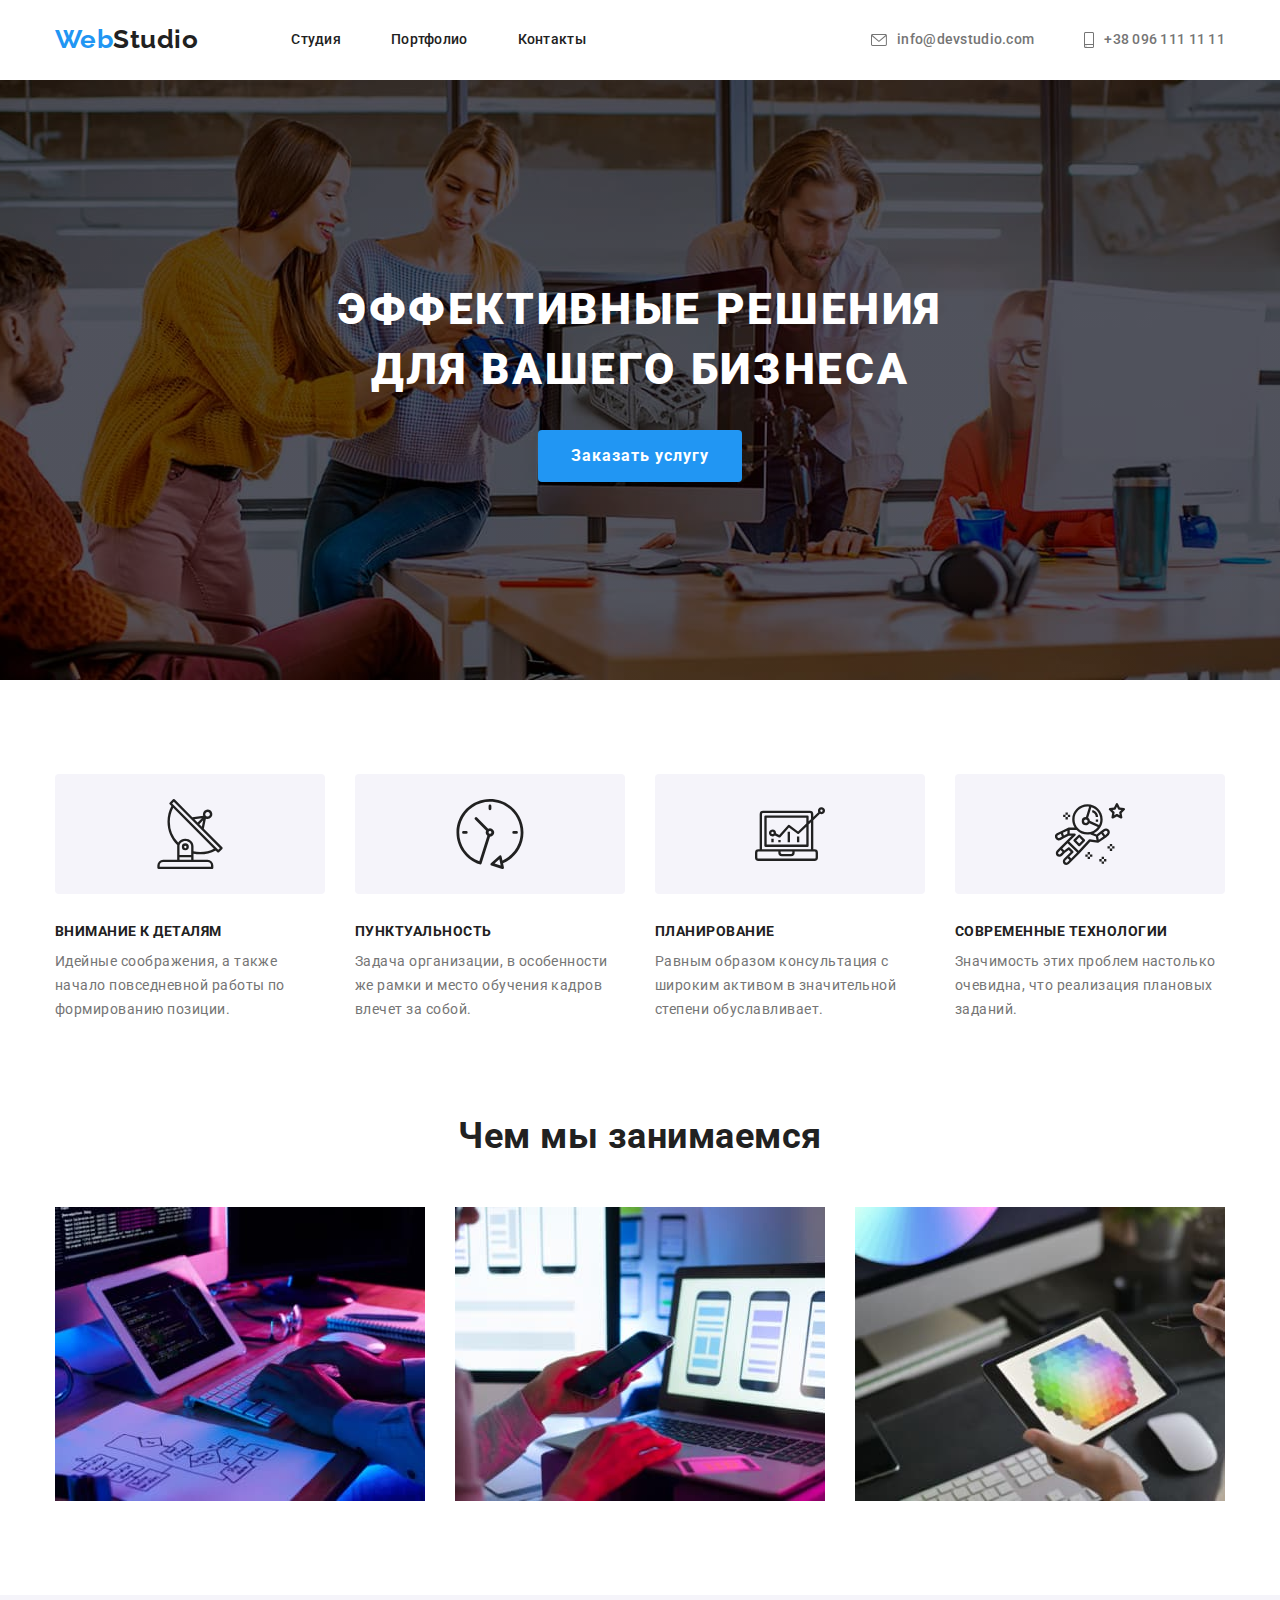
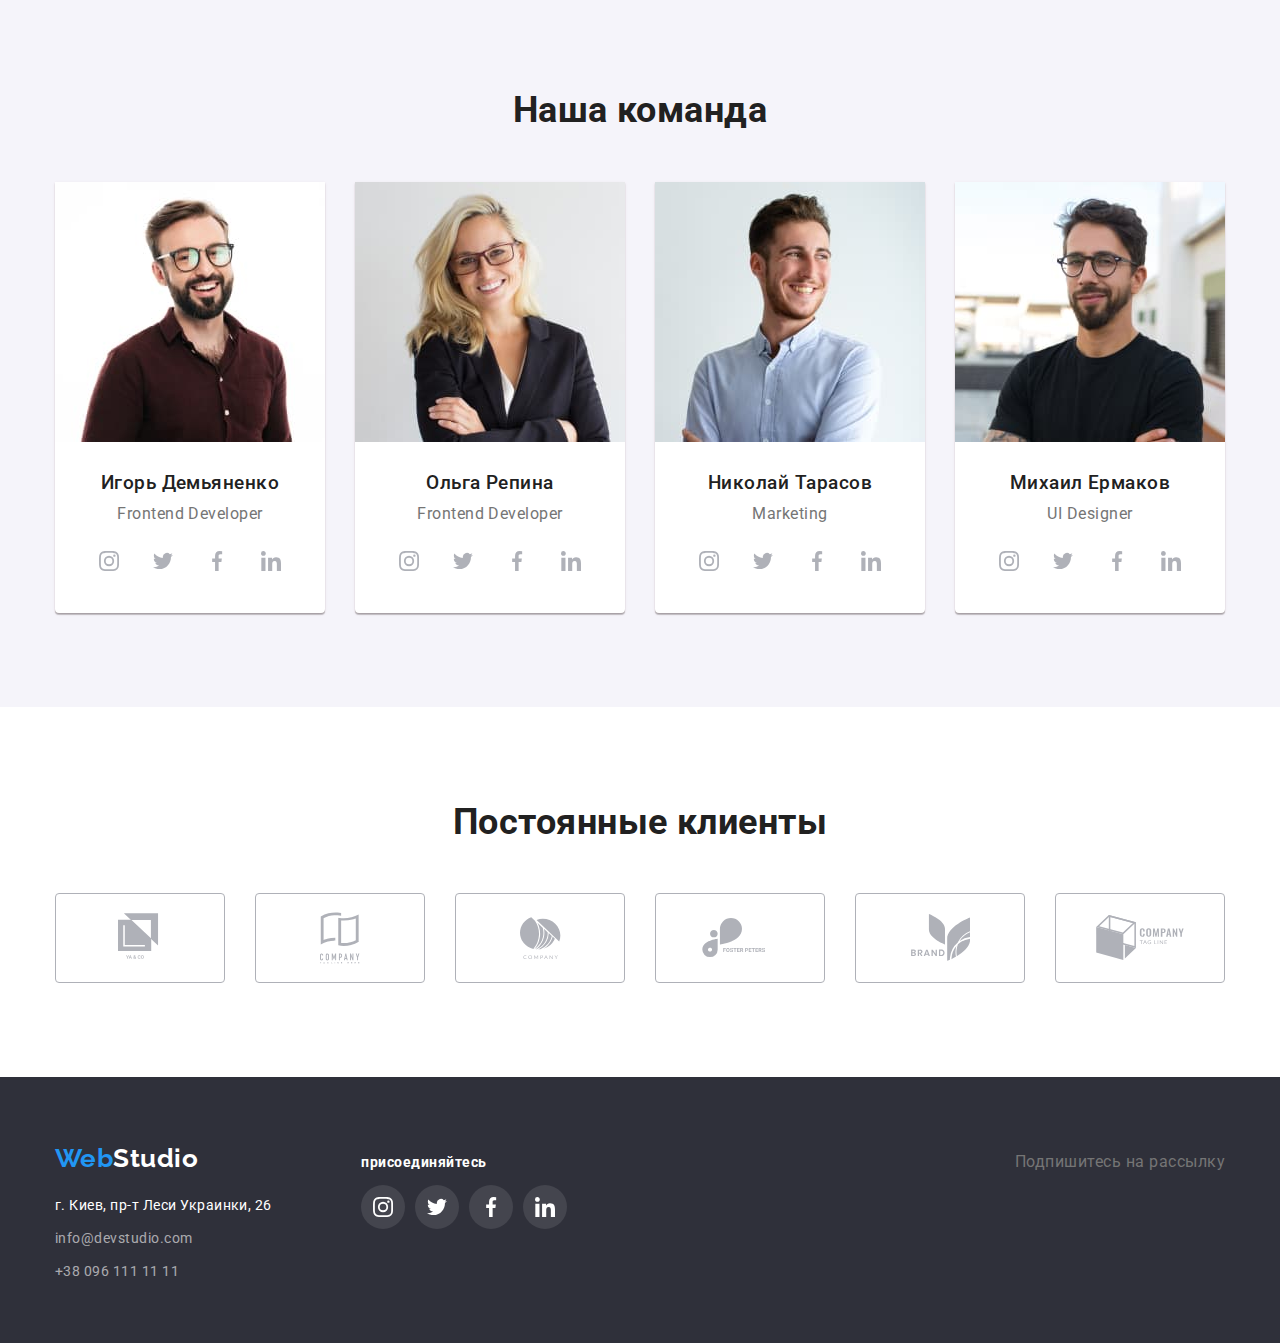
==== index.html @ 0fddca5c "копирует дз4" ====
<!DOCTYPE html>
<html lang="ru">

<head>
    <meta charset="UTF-8">
    <meta name="viewport" content="width=device-width, initial-scale=1.0">
    <title>WebStudio</title>
    <link rel="preconnect" href="https://fonts.gstatic.com">
    <link rel="stylesheet" href="https://fonts.googleapis.com/css2?family=Raleway:wght@700&family=Roboto:wght@400;500;700;900&display=swap">
    <link rel="stylesheet" href="https://cdnjs.cloudflare.com/ajax/libs/modern-normalize/1.0.0/modern-normalize.min.css">
    <link rel="stylesheet" href="./css/styles.css">
</head>

<body>
    <!--Шапка сайта с навигацией-->
    <header class="header">
        <div class="container">
            <nav class="main-nav">
                <a href="./index.html" lang="en" class="logo">
                    <span class="logo-web">Web</span><span class="header-studio">Studio</span>
                </a>
                <ul class="site-nav list">
                    <li class="item">
                        <a href="./index.html" class="link">Студия</a>
                    </li>
                    <li class="item">
                        <a href="./portfolio.html" class="link">Портфолио</a>
                    </li>
                    <li class="item">
                        <a href="" class="link">Контакты</a></li>
                </ul>
            </nav>
            <ul class="contacts list">
                <li class="item">
                    <a href="mailto:info@devstudio.com"
                        class="link mail" 
                        lang="en">
                        <svg class="icon-mail" width="16" height="12">
                            <use href="./images/sprite.svg#icon-envelope" class="mail"></use>
                        </svg>
                        info@devstudio.com</a>
                </li>
                <li class="item">
                    <a  href="tel:+380961111111"
                        class="link tel">
                        <svg class="icon-tel"  width="10" height="16">
                            <use href="./images/sprite.svg#icon-smartphone" class="tel"></use>
                        </svg>
                        +38 096 111 11 11</a>
                </li>
            </ul>
        </div>
    </header>
    <main>
        <!--Заглавие, кнопка-->
        <section class="hero">
            <div class="overlay">
                <div class="hero-title">
                    <h1 class="hero-text">Эффективные решения для вашего бизнеса</h1>
                </div>
                <button type="button" class="button primary">Заказать услугу</button>
            </div>
        </section>

        <!--Наши решения, заголовок скрыт-->
        <section class="section decision">
            <div class="container">
                <h2 class="visually-hidden">Решения</h2>
                <ul class="list">
                    <li class="item attention">
                        <div class="item-background">
                            <svg class="icon-decision">
                                <use href="./images/sprite.svg#icon-antenna"></use>
                            </svg>
                        </div>
                        <h3 class="title ">Внимание к деталям</h3>
                        <p class="text">Идейные соображения, а также начало повседневной работы по формированию позиции.</p>
                    </li>
                    <li class="item punctual">
                        <div class="item-background">
                            <svg class="icon-decision">
                                <use href="./images/sprite.svg#icon-clock"></use>
                            </svg>
                        </div>
                        <h3 class="title ">Пунктуальность</h3>
                        <p class="text">Задача организации, в особенности же рамки и место обучения кадров влечет
                            за собой.</p>
                    </li>
                    <li class="item planning">
                        <div class="item-background">
                            <svg class="icon-decision">
                            <use href="./images/sprite.svg#icon-diagram"></use>
                            </svg>
                        </div>
                        <h3 class="title ">Планирование</h3>
                        <p class="text">Равным образом консультация с широким активом в значительной степени
                            обуславливает.</p>
                    </li>
                    <li class="item technology">
                        <div class="item-background">
                            <svg class="icon-decision">
                                <use href="./images/sprite.svg#icon-astronaut"></use>
                            </svg>
                        </div>
                        <h3 class="title ">Современные технологии</h3>
                        <p class="text">Значимость этих проблем настолько очевидна, что реализация плановых
                            заданий.</p>
                    </li>
                </ul>
            </div>
        </section>

        <!--Чем мы занимаемся-->
        <section class="section work">
            <div class="container">
                <h2 class="title">Чем мы занимаемся</h2>
                <ul class="list">
                    <li class="item">
                        <a href="" class="picture">
                            <img src="./images/box-1.jpg" 
                                alt="Программист работает за планшетом" 
                                width="370">
                        </a>
                    </li>
                    <li class="item">
                        <a href="" class="picture">
                            <img src="./images/box-2.jpg" 
                                alt="Человек, который настраивает мобильное приложение"
                                width="370">
                        </a>
                    </li>
                    <li class="item">
                        <a href="" class="picture">
                            <img src="./images/box-3.jpg" 
                                alt="Пользователь рисует на планшете" 
                                width="370">
                        </a>
                    </li>
                </ul>
            </div>
        </section>

        <!--Наша команда-->
        <section class="section team">
            <div class="container">
                <h2 class="title">Наша команда</h2>
                <ul class="team list">
                    <li>
                        <a href="">
                            <img src="./images/team-card-01.jpg" alt="Фотография, на которой изображен сотрудник Игорь Демьяненко" 
                                width="270"
                                class="team-photo">
                        </a>
                        <h3 class="team-names">Игорь Демьяненко</h3>
                        <p class="description">Frontend Developer</p>
                        <ul class="social-list">
                            <li class="list">
                                <a href="https://www.instagram.com/" class="link-social" aria-label="Instagram">
                                    <svg class="icon-social">
                                        <use href="./images/sprite.svg#icon-instagram"></use>
                                    </svg>
                                </a>
                            </li>
                            <li class="list">
                                <a href="https://www.twitter.com/" class="link-social" aria-label="twitter">
                                    <svg class="icon-social">
                                        <use href="./images/sprite.svg#icon-twitter"></use>
                                    </svg>
                                </a>
                            </li>
                            <li class="list">
                                <a href="https://www.facebook.com/" class="link-social" aria-label="facebook">
                                    <svg class="icon-social">
                                        <use href="./images/sprite.svg#icon-facebook"></use>
                                    </svg>
                                </a>
                            </li>
                            <li class="list">
                                <a href="https://www.linkedin.com/" class="link-social" aria-label="linkedin">
                                    <svg class="icon-social">
                                        <use href="./images/sprite.svg#icon-linkedin"></use>
                                    </svg>
                                </a>
                            </li>
                        </ul>
                    </li>
                    <li>
                        <a href="">
                            <img src="./images/team-card-02.jpg"
                                alt="Фотография, на которой изображена сотрудница Ольга Репина" 
                                width="270"
                                class="team-photo">
                        </a>
                        <h3 class="team-names">Ольга Репина</h3>
                        <p class="description">Frontend Developer</p>
                        <ul class="social-list">
                            <li class="list">
                                <a href="https://www.instagram.com/" class="link-social" aria-label="Instagram">
                                    <svg class="icon-social">
                                        <use href="./images/sprite.svg#icon-instagram"></use>
                                    </svg>
                                </a>
                            </li>
                            <li class="list">
                                <a href="https://www.twitter.com/" class="link-social" aria-label="twitter">
                                    <svg class="icon-social">
                                        <use href="./images/sprite.svg#icon-twitter"></use>
                                    </svg>
                                </a>
                            </li>
                            <li class="list">
                                <a href="https://www.facebook.com/" class="link-social" aria-label="facebook">
                                    <svg class="icon-social">
                                        <use href="./images/sprite.svg#icon-facebook"></use>
                                    </svg>
                                </a>
                            </li>
                            <li class="list">
                                <a href="https://www.linkedin.com/" class="link-social" aria-label="linkedin">
                                    <svg class="icon-social">
                                        <use href="./images/sprite.svg#icon-linkedin"></use>
                                    </svg>
                                </a>
                            </li>
                        </ul>
                    </li>
                    <li>
                        <a href="">
                            <img src="./images/team-card-03.jpg"
                                alt="Фотография, на которой изображен сотрудник Николай Тарасов" 
                                width="270"
                                class="team-photo">
                            </a>
                        <h3 class="team-names">Николай Тарасов</h3>
                        <p class="description">Marketing</p>
                        <ul class="social-list">
                            <li class="list">
                                <a href="https://www.instagram.com/" class="link-social" aria-label="Instagram">
                                    <svg class="icon-social">
                                        <use href="./images/sprite.svg#icon-instagram"></use>
                                    </svg>
                                </a>
                            </li>
                            <li class="list">
                                <a href="https://www.twitter.com/" class="link-social" aria-label="twitter">
                                    <svg class="icon-social">
                                        <use href="./images/sprite.svg#icon-twitter"></use>
                                    </svg>
                                </a>
                            </li>
                            <li class="list">
                                <a href="https://www.facebook.com/" class="link-social" aria-label="facebook">
                                    <svg class="icon-social">
                                        <use href="./images/sprite.svg#icon-facebook"></use>
                                    </svg>
                                </a>
                            </li>
                            <li class="list">
                                <a href="https://www.linkedin.com/" class="link-social" aria-label="linkedin">
                                    <svg class="icon-social">
                                        <use href="./images/sprite.svg#icon-linkedin"></use>
                                    </svg>
                                </a>
                            </li>
                        </ul>
                    </li>
                    <li>
                        <a href="">
                            <img src="./images/team-card-04.jpg"
                                alt="Фотография, на которой изображен сотрудник Михаил Ермаков" 
                                width="270"
                                class="team-photo">
                            </a>
                        <h3 class="team-names">Михаил Ермаков</h3>
                        <p class="description">UI Designer</p>
                        <ul class="social-list">
                            <li class="list">
                                <a href="https://www.instagram.com/" class="link-social" aria-label="Instagram">
                                    <svg class="icon-social">
                                        <use href="./images/sprite.svg#icon-instagram"></use>
                                    </svg>
                                </a>
                            </li>
                            <li class="list">
                                <a href="https://www.twitter.com/" class="link-social" aria-label="twitter">
                                    <svg class="icon-social">
                                        <use href="./images/sprite.svg#icon-twitter"></use>
                                    </svg>
                                </a>
                            </li>
                            <li class="list">
                                <a href="https://www.facebook.com/" class="link-social" aria-label="facebook">
                                    <svg class="icon-social">
                                        <use href="./images/sprite.svg#icon-facebook"></use>
                                    </svg>
                                </a>
                            </li>
                            <li class="list">
                                <a href="https://www.linkedin.com/" class="link-social" aria-label="linkedin">
                                    <svg class="icon-social">
                                        <use href="./images/sprite.svg#icon-linkedin"></use>
                                    </svg>
                                </a>
                            </li>
                        </ul>
                    </li>
                </ul>
            </div>
        </section>

        <!--Наши партнеры-->
        <section class="section partners">
            <div class="container">
                <h2 class="title">Постоянные клиенты</h2>
                <ul class="list">
                    <li class="list">
                        <div class="item-partners">
                            <a href="" class="link-partners">
                                <svg width="44.27" height="49.23">
                                    <use href="./images/sprite.svg#icon-company-1"></use>
                                </svg>
                            </a>
                        </div>
                    </li>
                    <li class="list item-partners">
                        <div class="item-partners">
                            <a href="" class="link-partners">
                                <svg width="40" height="52">
                                    <use href="./images/sprite.svg#icon-company-2"></use>
                                </svg>
                            </a>
                        </div>
                    </li>
                    <li class="list item-partners">
                        <div class="item-partners">
                            <a href="" class="link-partners">
                                <svg width="41" height="42.6">
                                    <use href="./images/sprite.svg#icon-company-3"></use>
                                </svg>
                            </a>
                        </div>
                    </li>
                    <li class="list item-partners">
                        <div class="item-partners">
                            <a href="" class="link-partners">
                                <svg width="79.66" height="40.02">
                                    <use href="./images/sprite.svg#icon-company-4"></use>
                                </svg>
                            </a>
                        </div>
                    </li>
                    <li class="list item-partners">
                        <div class="item-partners">
                            <a href="" class="link-partners">
                                <svg width="59" height="47">
                                    <use href="./images/sprite.svg#icon-company-5"></use>
                                </svg>
                            </a>
                        </div>
                    </li>
                    <li class="list item-partners">
                            <div class="item-partners">
                            <a href="" class="link-partners">
                                <svg width="88.48" height="45.44">
                                    <use href="./images/sprite.svg#icon-company-6"></use>
                                </svg>
                            </a>
                        </div>
                    </li>
                </ul>
            </div>
        </section>
    </main>
    
    <!--Подвал-->
    <footer class="footer">
        <div class="container">
            <div class="footer-contacts">
                <a href="./index.html" lang="en" class="logo"><span class="logo-web">Web</span><span
                        class="footer-studio">Studio</span></a>
                <address class="adress">
                    г. Киев, пр-т Леси Украинки, 26
                </address>
                <ul class="footer-list list">
                    <li><a href="mailto:info@devstudio.com" lang="en" class="footer-links">info@devstudio.com</a></li>
                    <li><a href="tel:+380961111111" class="footer-links">+38 096 111 11 11</a></li>
                </ul>    
            </div>
            <div class="footer-social">
                <p class="title-social">присоединяйтесь</p>
                <ul class="social-list">
                    <li class="list">
                        <a href="https://www.instagram.com/" class="link-social" 
                        aria-label="Instagram">
                            <svg class="icon-social">
                                <use href="./images/sprite.svg#icon-instagram"></use>
                            </svg>
                        </a>
                    </li>
                    <li class="list">
                        <a href="https://www.twitter.com/" class="link-social" 
                        aria-label="twitter">
                            <svg class="icon-social">
                                <use href="./images/sprite.svg#icon-twitter"></use>
                            </svg>
                        </a>
                    </li>
                    <li class="list">
                        <a href="https://www.facebook.com/" class="link-social" 
                        aria-label="facebook">
                            <svg class="icon-social">
                                <use href="./images/sprite.svg#icon-facebook"></use>
                            </svg>
                        </a>
                    </li>
                    <li class="list">
                        <a href="https://www.linkedin.com/" class="link-social" 
                        aria-label="linkedin">
                            <svg class="icon-social">
                                <use href="./images/sprite.svg#icon-linkedin"></use>
                            </svg>
                        </a>
                    </li>
                </ul>
            </div>
            <div class="footer-mailing">
                <p>Подпишитесь на рассылку</p>
            </div>
        </div>
    </footer>

</body>
</html>
---- css/styles.css ----
:root {
  --primary-text-color: #757575;
  --secondary-text-color: #ffffff;
  --title-text-color: #212121;
  --accent-color: #2196f3;
  --primary-bg-color: #ffffff;
  --secondary-bg-color: #f5f4fa;
  --hero-bg-color: #c4c4c4;
  --accent-bg-color: #2f303a;
  --border-header: #ececec;
  --border-partners: #afb1b8;
  --icon-white: #ffffff;
  --icon-grey: #afb1b8;
}

body {
  color: var(--primary-text-color);
  background-color: var(--primary-bg-color);

  font-family: Roboto, sans-serif;
  font-style: normal;
  font-weight: 400;
  letter-spacing: 00.03em;
}
.container {
  margin-left: auto;
  margin-right: auto;
  width: 1200px;
  padding-right: 15px;
  padding-left: 15px;
}
.list {
  margin: 0px;
  padding: 0px;
  list-style: none;
}
img {
  display: block;
  max-width: 100%;
  height: auto;
}
/*header container*/
.header .container {
  display: flex;
  align-items: center;
}
.main-nav {
  display: flex;
  margin-left: 0px;
  margin-right: 0px;
}
/*header logo*/
.logo {
  display: flex;
  align-items: center;
  text-decoration: none;
  margin-top: 24px;
  margin-bottom: 25px;
  margin-right: 93px;

  font-family: Raleway, sans-serif;
  font-weight: 700;
  font-size: 26px;
  line-height: 1.19;
}
.logo-web {
  color: var(--accent-color);
}
.header-studio {
  color: var(--title-text-color);
}

/*site navigation*/
.site-nav {
  display: flex;
}
.site-nav .item + .item,
.contacts .item + .item {
  margin-left: 50px;
}
.site-nav .link {
  display: block;
  padding-top: 32px;
  padding-bottom: 32px;

  color: var(--title-text-color);

  font-weight: 500;
  font-size: 14px;
  line-height: 1.14;
  letter-spacing: 0.02em;
  text-decoration: none;
}
.site-nav .link:hover,
.site-nav .link:focus {
  color: var(--accent-color);

  cursor: pointer;
  text-shadow: 0px 4px 4px rgba(0, 0, 0, 0.25), 0px 4px 4px rgba(0, 0, 0, 0.25);
}

/*site contacts*/
.contacts {
  display: flex;
  margin-left: auto;
}
.contacts.list .item {
  display: flex;
}
.contacts .link {
  display: flex;
  padding-top: 32px;
  padding-bottom: 32px;

  color: var(--primary-text-color);

  font-weight: 500;
  font-size: 14px;
  line-height: 1.14;
  letter-spacing: 0.02em;
  text-decoration: none;
}
.link.mail,
.link.tel {
  fill: var(--primary-text-color);
  align-items: center;
}
.icon-mail,
.icon-tel {
  margin-right: 10px;
}
.link.mail:hover,
.link.mail:focus,
.link.tel:hover,
.link.tel:focus {
  color: var(--accent-color);
  fill: var(--accent-color);

  cursor: pointer;
}

/*hero*/
.hero {
  text-align: center;
}
.hero-text {
  margin: 0;
  color: var(--secondary-text-color);
  font-weight: 900;
  font-size: 44px;
  line-height: 1.36;
  letter-spacing: 0.06em;
  text-transform: uppercase;
}
.hero .overlay {
  max-width: 1600px;
  height: 600px;
  margin: 0 auto;
  background-image: linear-gradient(
      to right,
      rgba(0, 0, 0, 0.4),
      rgba(0, 0, 0, 0.4)
    ),
    url('../images/bg-photo.jpg');
  background-color: var(--hero-bg-color);
  background-repeat: no-repeat;
  background-size: cover;
  background-position: center;
}
.hero-title {
  padding-top: 200px;
  padding-bottom: 30px;
  margin: 0 auto;
  width: 696px;
}

/*hero buttons*/
button {
  font-family: inherit;
}
.button {
  display: inline-flex;
  padding: 10px 32px;
  min-width: 200px;
  border: 1px solid transparent;
  border-radius: 4px;

  color: var(--secondary-text-color);
  background-color: var(--accent-color);

  font-weight: 700;
  font-size: 16px;
  line-height: 1.88;
  letter-spacing: 0.06em;
  text-decoration: none;
  text-align: center;
}
.button.primary {
  color: var(--secondary-text-color);
  background-color: var(--accent-color);
  cursor: pointer;
}
.button.secondary {
  color: var(--title-text-color);
  background-color: var(--secondary-bg-color);
}

/*sections*/
.link {
  text-decoration: none;
}
.section {
  padding-top: 94px;
  padding-bottom: 94px;
}
/*hidden title - Наши решения - dicision*/
.visually-hidden {
  position: absolute;
  clip: rect(0 0 0 0);
  width: 1px;
  height: 1px;
  margin: -1px;
}
.decision .list,
.work .list,
.team.list,
.partners .list {
  display: flex;
  flex-wrap: wrap;
  justify-content: space-between;
}
.decision .item,
.team .item {
  width: 270px;
}
.item-background {
  display: flex;
  justify-content: center;
  padding-top: 25px;
  padding-bottom: 25px;
  margin-bottom: 30px;

  background-color: var(--secondary-bg-color);
  border-radius: 4px;
}
.icon-decision {
  height: 70px;
  width: 70px;
  justify-content: center;
  fill: var(--title-text-color);
}

.decision .title {
  margin-top: 0px;
  margin-bottom: 10px;

  color: var(--title-text-color);

  font-weight: 700;
  font-size: 14px;
  line-height: 1.14;
  text-transform: uppercase;
}
.decision .text {
  margin-top: 0px;
  margin-bottom: 0px;

  font-size: 14px;
  line-height: 1.7;
}
/*чем мы занимаемся work*/
.section.work {
  padding-top: 0px;
}
.work .title,
.team .title,
.partners .title {
  margin-top: 0px;
  margin-bottom: 50px;

  color: var(--title-text-color);
  font-weight: 700;
  font-size: 36px;
  line-height: 1.17;
  text-align: center;
}
.work .picture {
  margin-bottom: 0px;
}
/*наша команда - team*/
.section.team {
  background-color: var(--secondary-bg-color);
}
.team.list > li {
  background: var(--primary-bg-color);
  box-shadow: 0px 1px 3px rgba(161, 83, 83, 0.12),
    0px 1px 1px rgba(0, 0, 0, 0.14), 0px 2px 1px rgba(0, 0, 0, 0.2);
  border-radius: 0px 0px 4px 4px;
}
.team-photo {
  margin-bottom: 30px;
}
.team-names {
  margin-top: 0px;
  margin-bottom: 10px;

  color: var(--title-text-color);

  font-weight: 500;
  font-size: 16;
  line-height: 1.19;
  text-align: center;
}
.description {
  margin-top: 0px;
  margin-bottom: 16px;

  color: var(--primary-text-color);

  font-size: 16px;
  line-height: 1.19;
  text-align: center;
}
.team .social-list {
  padding-left: 32px;
  padding-right: 32px;
  margin-bottom: 30px;
}
.team .list {
  display: flex;
}

.team .link-social {
  fill: var(--icon-grey);
}
.team .link-social:hover,
.team .link-social:focus {
  fill: var(--icon-white);
}

/*partners*/
.item-partners {
  display: flex;
  justify-content: center;
  align-items: center;
}
.link-partners {
  display: inline-flex;
  align-items: center;
  justify-content: center;
  border: none;
  border-radius: 4px;
  height: 90px;
  width: 170px;

  border: 1px solid var(--border-partners);
  fill: var(--icon-grey);
}

.link-partners:hover,
.link-partners:focus {
  border: 1px solid var(--accent-color);
  fill: var(--accent-color);

  cursor: pointer;
}

/*portfolio*/

.header.border {
  border-bottom: 1px solid var(--border-header);
}

/*filter buttons*/
.filter {
  display: inline-block;
  padding: 6px 22px;
  min-width: 73px;
  border: 1px solid transparent;
  border-radius: 4px;

  color: var(--title-text-color);
  background-color: var(--secondary-bg-color);

  font-weight: 500;
  font-size: 16px;
  line-height: 1.63;
  text-align: center;
  text-decoration: none;

  cursor: pointer;
}
.filter-list .item {
  margin-right: 8px;
}
.filter-list .item:last-child {
  margin-right: 0px;
}
.filter:hover,
.filter:focus {
  color: var(--secondary-text-color);
  background-color: var(--accent-color);
  border: 1px solid transparent;
  cursor: pointer;
}
.filter-list {
  display: flex;
  justify-content: center;
  margin-bottom: 20px;
}

/*card set*/
.card-set {
  display: flex;
  flex-wrap: wrap;
}
.card-set .item {
  margin-right: 30px;
  margin-top: 30px;
  width: calc((100% - 60px) / 3);
}
.card-set .item:nth-child(3n) {
  margin-right: 0px;
}
.card-set .link {
  display: block;
  margin-top: 0px;
  margin-bottom: 0px;
  padding-top: 0px;
  padding-bottom: 0px;
}
.card-set .link:hover,
.card-set .link:focus {
  box-shadow: 0px 1px 1px rgba(0, 0, 0, 0.12), 0px 4px 4px rgba(0, 0, 0, 0.06),
    1px 4px 6px rgba(0, 0, 0, 0.16);
}
.portfolio-description {
  margin-top: 0px;
  margin-bottom: 0px;
  padding-top: 20px;
  padding-right: 24px;
  padding-bottom: 20px;
  padding-left: 24px;
  border: 1px solid #eeeeee;
  border-top: transparent;
}
.project-name {
  margin-top: 0px;
  margin-bottom: 4px;

  color: var(--title-text-color);

  font-weight: 700;
  font-size: 18px;
  line-height: 2;
  letter-spacing: 00.06em;
}
.project {
  margin-top: 0px;
  margin-bottom: 0px;

  color: var(--primary-text-color);

  font-size: 16px;
  line-height: 1.86;
}

/*footer*/
.footer {
  background-color: var(--accent-bg-color);
  padding-top: 60px;
  padding-bottom: 60px;
}
.footer .container {
  display: flex;
  flex-direction: row;
  justify-content: flex-start;
  align-items: baseline;
  flex-wrap: nowrap;
}
/*footer fist block*/
.footer-contacts {
  margin-right: 70px;
}
.footer .logo {
  margin-top: 0px;
  margin-bottom: 20px;
}
.footer-studio {
  color: var(--secondary-text-color);
}
.adress {
  margin-top: 0px;
  margin-bottom: 9px;
  color: var(--secondary-text-color);
  font-size: 14px;
  line-height: 1.7;
  font-style: normal;
}
.footer-links {
  color: rgba(255, 255, 255, 60%);
  font-size: 14px;
  line-height: 1.7;
  text-decoration: none;
}
.footer-list.list li {
  margin-top: 0px;
  margin-bottom: 9px;
}
.footer-list.list li:last-child {
  margin-bottom: 0px;
}

/*footer second block*/
.footer-social {
  font-size: 14px;
  font-weight: 700;
  line-height: 1.14;
  text-align: left;

  color: var(--secondary-text-color);
}
.title-social {
  margin-top: 0;
  margin-bottom: 20;
}
.social-list {
  display: flex;
  padding: 0;
  margin: 0;
}
.social-list .list {
  margin-right: 10px;
}
.social-list .list:last-child {
  margin-right: 0px;
}
.link-social {
  display: inline-flex;
  align-items: center;
  justify-content: center;
  padding: 0;
  border: none;
  height: 44px;
  width: 44px;
  border-radius: 50%;

  background-color: rgba(255, 255, 255, 0.1);
  fill: var(--icon-white);
}
.link-social:hover,
.link-social:focus {
  background-color: var(--accent-color);
  fill: var(--icon-white);
}
.icon-social {
  height: 20px;
  width: 20px;
}

/*footer third block*/
.footer-mailing {
  margin-left: auto;
}
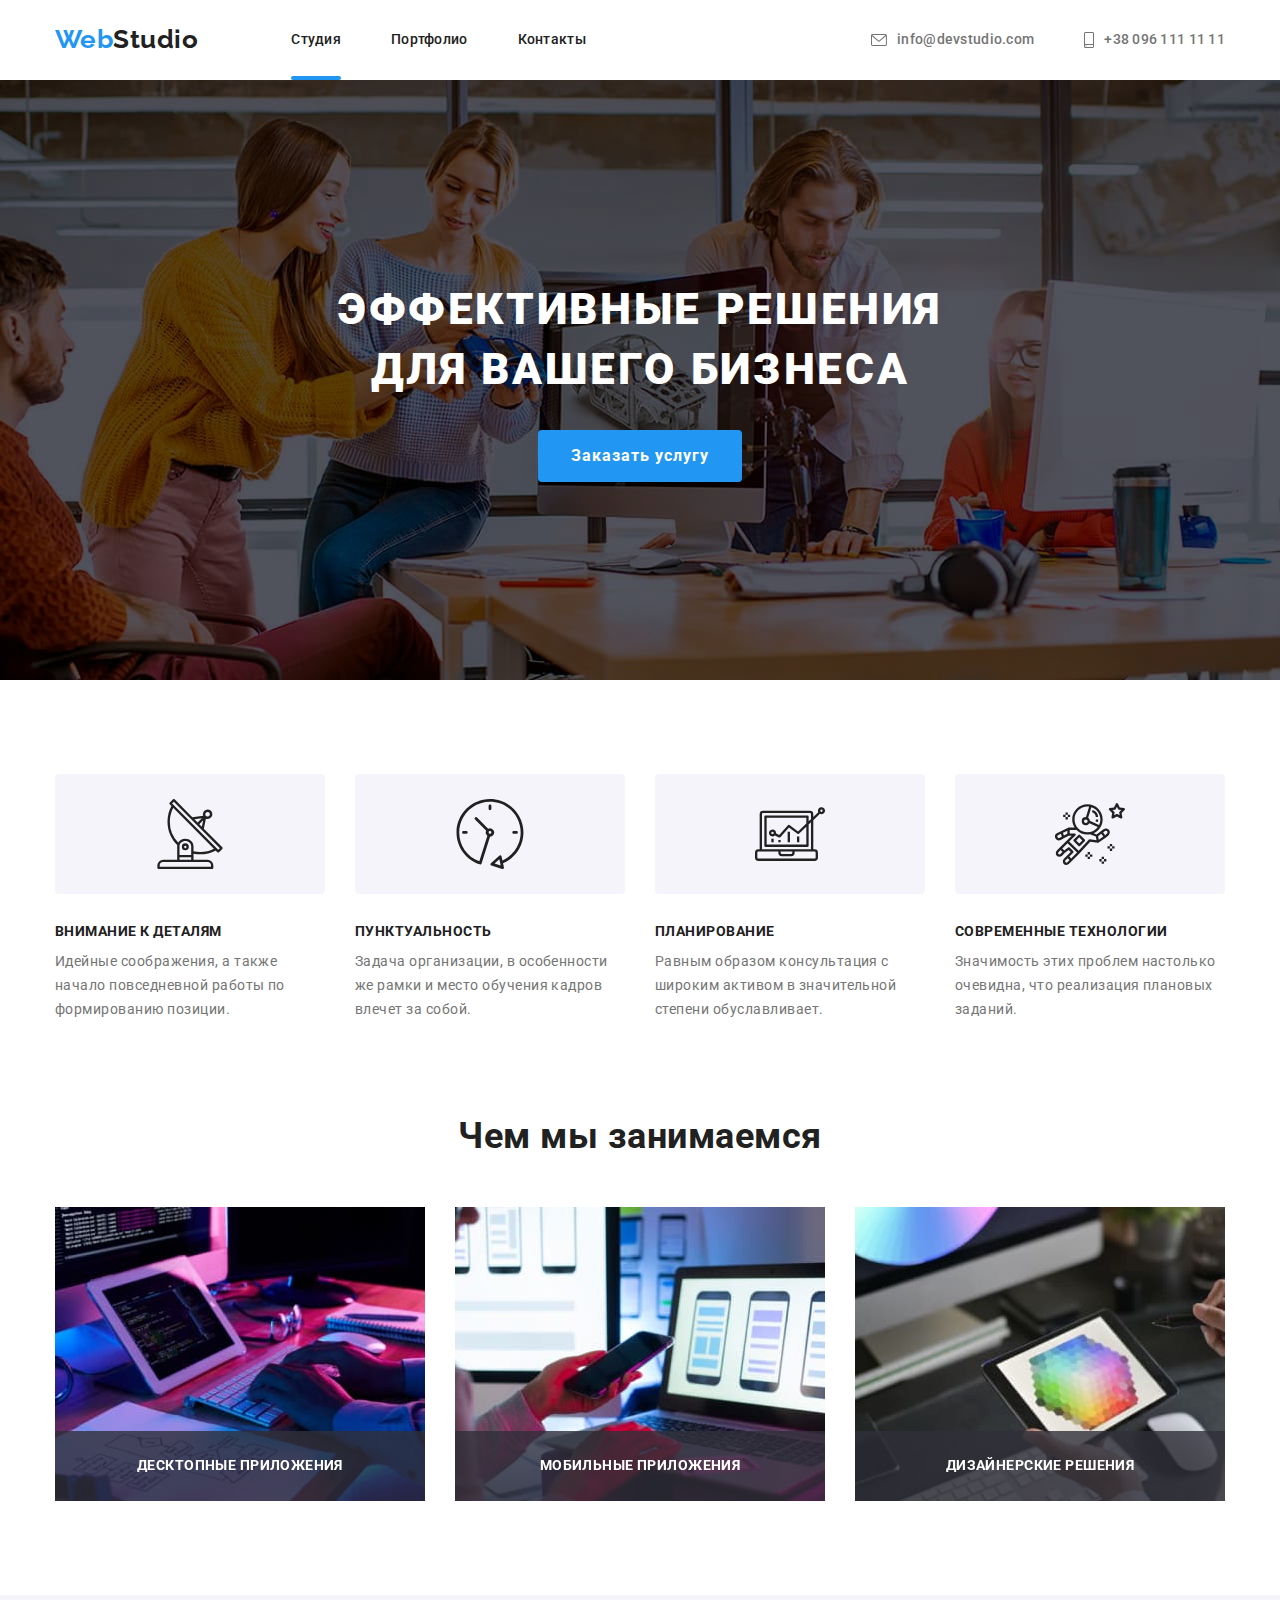
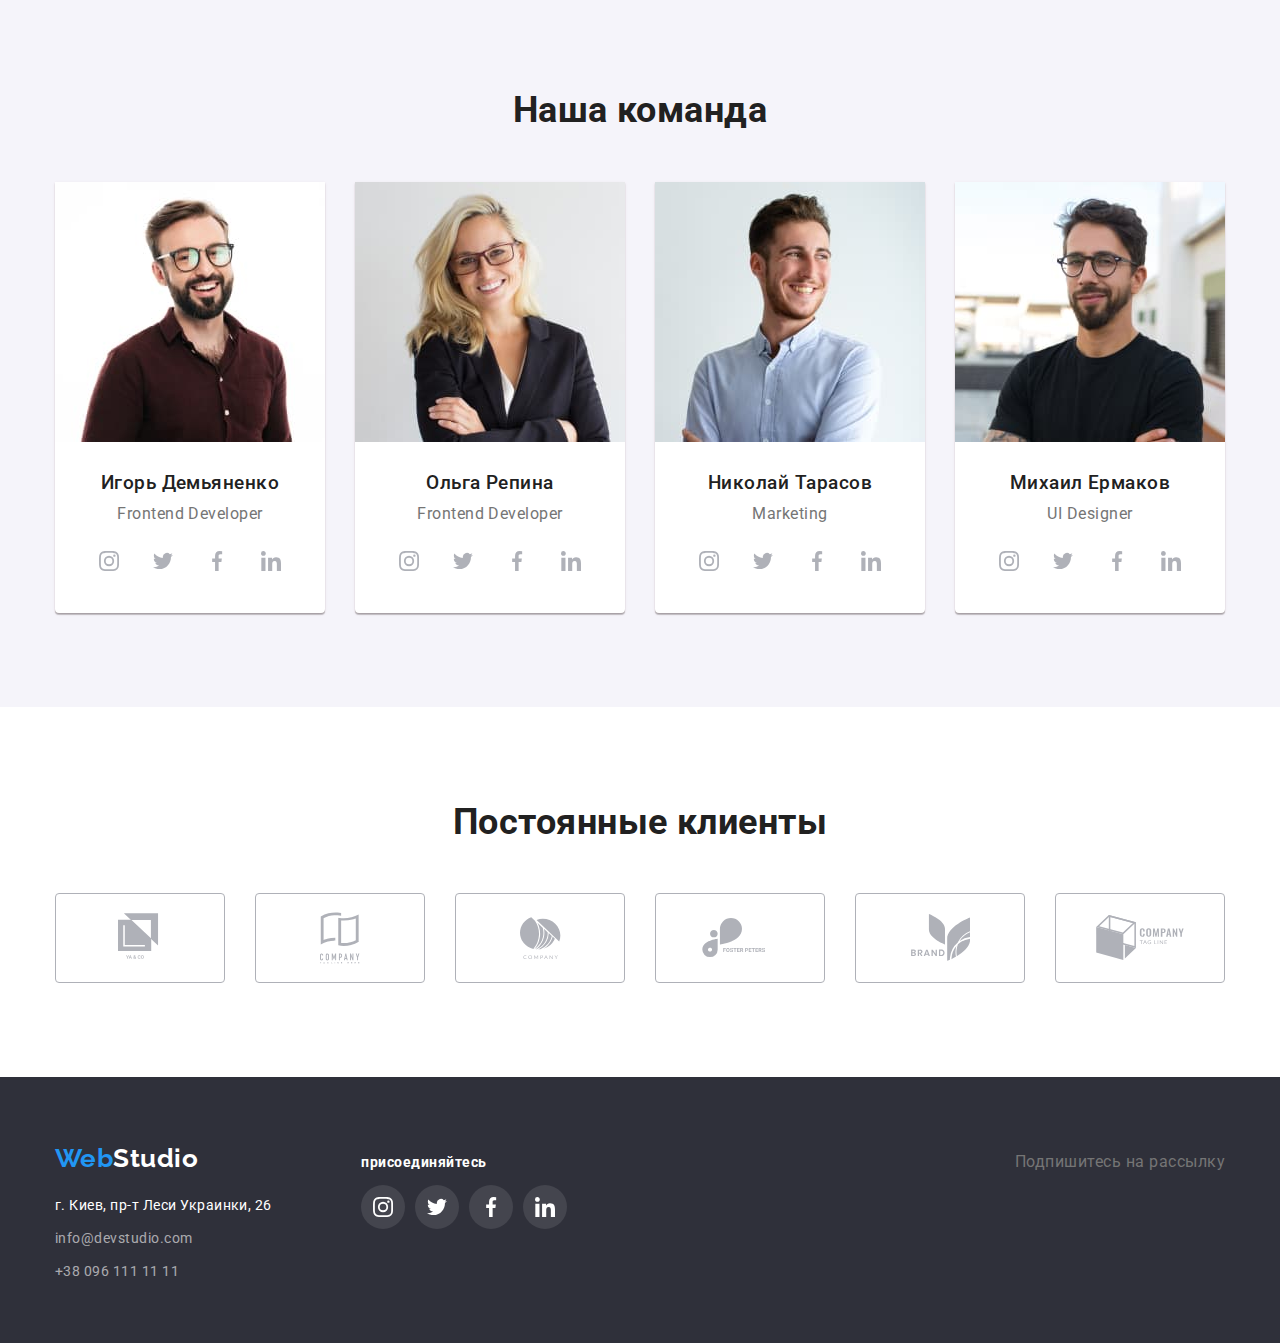
==== commit f4719ec7: "добавлены Позиционированные элементы" ====
--- a/index.html
+++ b/index.html
@@ -13,7 +13,7 @@
 
 <body>
     <!--Шапка сайта с навигацией-->
-    <header class="header">
+    <header class="page-header">
         <div class="container">
             <nav class="main-nav">
                 <a href="./index.html" lang="en" class="logo">
@@ -21,7 +21,7 @@
                 </a>
                 <ul class="site-nav list">
                     <li class="item">
-                        <a href="./index.html" class="link">Студия</a>
+                        <a href="./index.html" class="link current">Студия</a>
                     </li>
                     <li class="item">
                         <a href="./portfolio.html" class="link">Портфолио</a>
@@ -58,7 +58,13 @@
                 <div class="hero-title">
                     <h1 class="hero-text">Эффективные решения для вашего бизнеса</h1>
                 </div>
-                <button type="button" class="button primary">Заказать услугу</button>
+                <button type="button" class="button primary" data-open-modal>Заказать услугу</button>
+                <div class="backdrop is-hidden" data-backdrop>
+                    <div class="modal">
+                        <button type="button" class="close-button" data-close-modal>&#10006</button>
+                        <p>Lorem ipsum, dolor sit amet consectetur adipisicing elit. Corrupti, vel.</p>
+                    </div>
+                </div>
             </div>
         </section>
 
@@ -116,24 +122,33 @@
                 <h2 class="title">Чем мы занимаемся</h2>
                 <ul class="list">
                     <li class="item">
-                        <a href="" class="picture">
+                        <a href="" class="link picture">
                             <img src="./images/box-1.jpg" 
                                 alt="Программист работает за планшетом" 
                                 width="370">
-                        </a>
-                    </li>
-                    <li class="item">
-                        <a href="" class="picture">
+                            <div class="overlay">
+                                <p class="text">Десктопные приложения</p>
+                            </div>
+                        </a>
+                    </li>
+                    <li class="item">
+                        <a href="" class="link picture">
                             <img src="./images/box-2.jpg" 
                                 alt="Человек, который настраивает мобильное приложение"
                                 width="370">
-                        </a>
-                    </li>
-                    <li class="item">
-                        <a href="" class="picture">
+                            <div class="overlay">
+                                <p class="text">Мобильные приложения</p>
+                            </div>
+                        </a>
+                    </li>
+                    <li class="item">
+                        <a href="" class="link picture">
                             <img src="./images/box-3.jpg" 
                                 alt="Пользователь рисует на планшете" 
                                 width="370">
+                            <div class="overlay">
+                                <p class="text">Дизайнерские решения</p>
+                            </div>
                         </a>
                     </li>
                 </ul>
@@ -428,6 +443,32 @@
             </div>
         </div>
     </footer>
-
+    <script>
+        const refs = {
+            openModalBtn: document.querySelector("[data-open-modal]"),
+            closeModalBtn: document.querySelector("[data-close-modal]"),
+            backdrop: document.querySelector("[data-backdrop]"),
+        };
+
+        refs.openModalBtn.addEventListener("click", toggleModal);
+        refs.closeModalBtn.addEventListener("click", toggleModal);
+
+        refs.backdrop.addEventListener("click", logBackdropClick);
+
+        function toggleModal() {
+            refs.backdrop.classList.toggle("is-hidden");
+        }
+
+        function logBackdropClick() {
+            console.log("Это клик в бекдроп");
+        }
+    </script>
+    <script>
+        const { height: pageHeaderHeight } = document
+            .querySelector(".page-header")
+            .getBoundingClientRect();
+
+        document.body.style.paddingTop = `${pageHeaderHeight}px`;
+    </script>
 </body>
 </html>--- a/css/styles.css
+++ b/css/styles.css
@@ -40,9 +40,18 @@
   height: auto;
 }
 /*header container*/
-.header .container {
+.page-header .container {
   display: flex;
   align-items: center;
+}
+.page-header {
+  position: fixed;
+  width: 100%;
+  top: 0;
+  left: 0;
+  min-height: 80xp;
+  background-color: var(--primary-bg-color);
+  z-index: 1;
 }
 .main-nav {
   display: flex;
@@ -73,6 +82,7 @@
 /*site navigation*/
 .site-nav {
   display: flex;
+  position: relative;
 }
 .site-nav .item + .item,
 .contacts .item + .item {
@@ -80,6 +90,7 @@
 }
 .site-nav .link {
   display: block;
+  position: relative;
   padding-top: 32px;
   padding-bottom: 32px;
 
@@ -96,9 +107,20 @@
   color: var(--accent-color);
 
   cursor: pointer;
-  text-shadow: 0px 4px 4px rgba(0, 0, 0, 0.25), 0px 4px 4px rgba(0, 0, 0, 0.25);
-}
-
+}
+
+.site-nav .link.current::before {
+  content: '';
+  display: block;
+  position: absolute;
+
+  width: 100%;
+  height: 4px;
+  border-radius: 2px;
+  background-color: var(--accent-color);
+  color: var(--accent-color);
+  bottom: 0;
+}
 /*site contacts*/
 .contacts {
   display: flex;
@@ -204,7 +226,45 @@
   color: var(--title-text-color);
   background-color: var(--secondary-bg-color);
 }
-
+/*hero backdrop*/
+.backdrop {
+  position: fixed;
+  top: 0;
+  left: 0;
+
+  width: 100%;
+  height: 100%;
+
+  background-color: rgba(0, 0, 0, 0.2);
+}
+.backdrop.is-hidden {
+  opacity: 0;
+  pointer-events: none;
+}
+
+.modal {
+  position: absolute;
+  top: 50%;
+  left: 50%;
+  transform: translate(-50%, -50%);
+
+  /* min-height: 581px; */
+  min-height: 100px;
+  min-width: 528px;
+
+  padding: 20px;
+  background-color: var(--primary-bg-color);
+}
+.close-button {
+  top: 0;
+  right: 0;
+
+  height: 30px;
+  width: 30px;
+  border-radius: 50%;
+
+  border: 1px solid rgba(0, 0, 0, 0.1);
+}
 /*sections*/
 .link {
   text-decoration: none;
@@ -286,6 +346,37 @@
 }
 .work .picture {
   margin-bottom: 0px;
+}
+.work .item {
+  position: relative;
+}
+
+.work .overlay {
+  display: flex;
+  position: absolute;
+  align-items: center;
+  justify-content: center;
+
+  bottom: 0;
+  left: 0;
+  width: 100%;
+  height: 70px;
+
+  background-color: rgba(47, 48, 58, 0.8);
+}
+
+.work .text {
+  margin-top: 0;
+  margin-bottom: 0;
+
+  font-weight: 700;
+  font-size: 14px;
+  line-height: 1.14;
+  text-align: center;
+  letter-spacing: 0.03em;
+  text-transform: uppercase;
+
+  color: var(--secondary-text-color);
 }
 /*наша команда - team*/
 .section.team {
@@ -367,7 +458,7 @@
 
 /*portfolio*/
 
-.header.border {
+.page-header.border {
   border-bottom: 1px solid var(--border-header);
 }
 
@@ -429,6 +520,20 @@
   padding-top: 0px;
   padding-bottom: 0px;
 }
+.card-set .thumb {
+  position: relative;
+}
+.card-set .thumb:hover::before {
+  display: inline-block;
+  position: absolute;
+  opacity: 0;
+
+  width: 100%;
+  height: 100%;
+  content: '';
+  background-color: rgb(33, 150, 243, 0.9);
+}
+
 .card-set .link:hover,
 .card-set .link:focus {
   box-shadow: 0px 1px 1px rgba(0, 0, 0, 0.12), 0px 4px 4px rgba(0, 0, 0, 0.06),
@@ -464,7 +569,39 @@
   font-size: 16px;
   line-height: 1.86;
 }
-
+.modal-window {
+  position: absolute;
+  opacity: 0;
+
+  margin-top: 0;
+  margin-bottom: 0;
+  padding-top: 63px;
+  padding-right: 24px;
+  padding-bottom: 63px;
+  padding-left: 24px;
+
+  font-size: 18px;
+  line-height: 1.56;
+
+  color: #ffffff;
+}
+
+.card-set .link:hover .modal-window {
+  display: flex;
+  position: absolute;
+  opacity: 1;
+
+  height: 100%;
+  width: 100%;
+
+  top: 50%;
+  left: 50%;
+  transform: translate(-50%, -50%);
+  transition: 250ms opacity linear;
+
+  background-color: rgba(33, 150, 243, 0.9);
+  color: var(--secondary-text-color);
+}
 /*footer*/
 .footer {
   background-color: var(--accent-bg-color);
